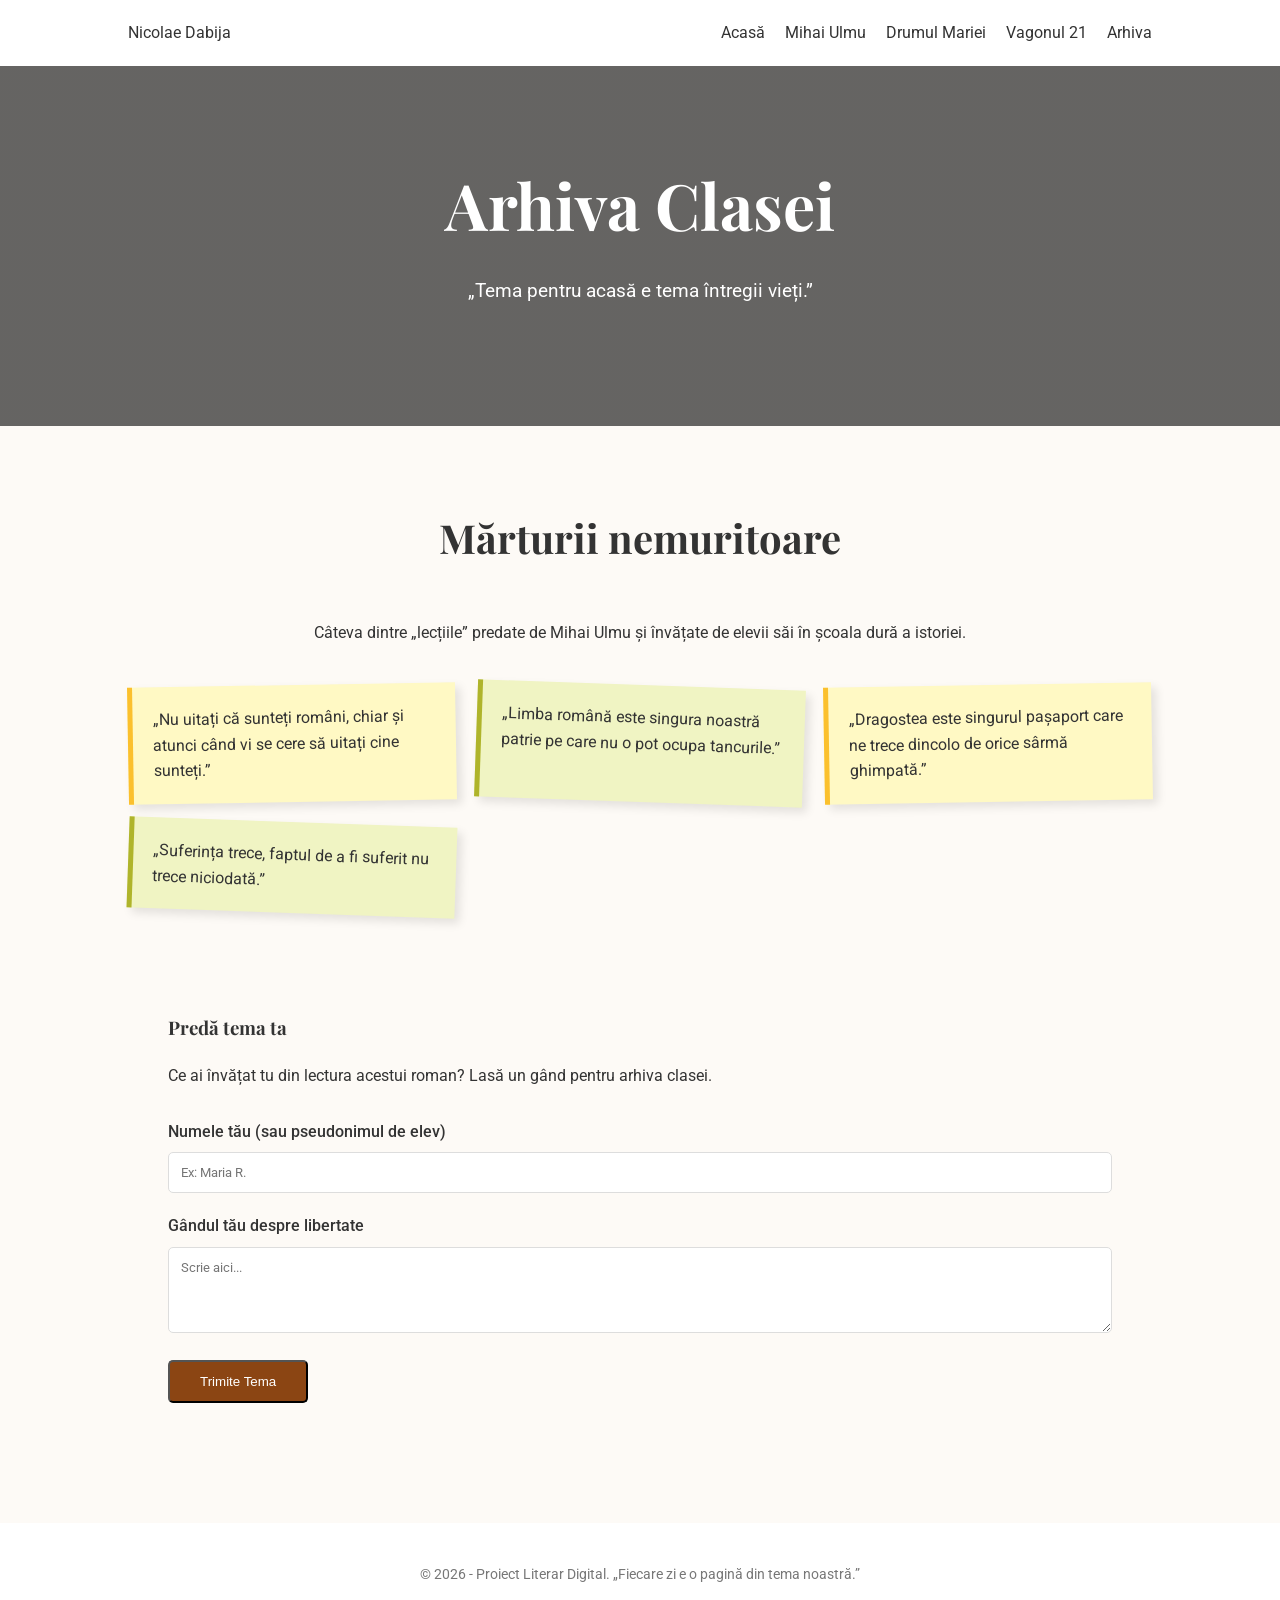
==== arhiva.html @ 47cd71fc "V2 versiunea a doua a siteului (tot e doar o schita)" ====
<!doctype html>
<html lang="ro">
  <head>
    <meta charset="UTF-8" />
    <meta name="viewport" content="width=device-width, initial-scale=1.0" />
    <title>Arhiva Clasei - Mărturii și Ecouri</title>
    <link rel="stylesheet" href="style.css" />
    <link
      href="https://fonts.googleapis.com/css2?family=Playfair+Display:ital,wght@0,700;1,400&family=Roboto:wght@300;400&display=swap"
      rel="stylesheet"
    />
    <style>
      .archive-grid {
        display: grid;
        grid-template-columns: repeat(auto-fill, minmax(250px, 1fr));
        gap: 20px;
        margin-top: 40px;
      }
      .sticky-note {
        background: #fff9c4;
        padding: 20px;
        box-shadow: 5px 5px 10px rgba(0, 0, 0, 0.1);
        transform: rotate(-1deg);
        transition: var(--transition);
        border-left: 5px solid #fbc02d;
      }
      .sticky-note:nth-child(even) {
        transform: rotate(2deg);
        background: #f0f4c3;
        border-left-color: #afb42b;
      }
      .sticky-note:hover {
        transform: scale(1.05) rotate(0deg);
        z-index: 10;
      }
      .homework-form {
        background: var(--white);
        padding: 40px;
        border-radius: 15px;
        box-shadow: var(--shadow);
        margin-top: 60px;
      }
      .form-group {
        margin-bottom: 20px;
      }
      .form-group label {
        display: block;
        margin-bottom: 8px;
        font-weight: 500;
      }
      .form-group input,
      .form-group textarea {
        width: 100%;
        padding: 12px;
        border: 1px solid #ddd;
        border-radius: 5px;
        font-family: inherit;
      }
    </style>
  </head>
  <body>
    <nav class="navbar">
      <div class="logo">Nicolae Dabija</div>
      <ul>
        <li><a href="index.html">Acasă</a></li>
        <li><a href="mihai-ulmu.html">Mihai Ulmu</a></li>
        <li><a href="drumul-mariei.html">Drumul Mariei</a></li>
        <li><a href="vagonul-21.html">Vagonul 21</a></li>
        <li><a href="arhiva.html">Arhiva</a></li>
      </ul>
    </nav>

    <header
      class="hero"
      style="
        height: 40vh;
        background:
          linear-gradient(rgba(0, 0, 0, 0.6), rgba(0, 0, 0, 0.6)),
          url(&quot;https://images.unsplash.com/photo-1455390582262-044cdead277a?auto=format&fit=crop&q=80&w=1473&quot;);
        background-size: cover;
      "
    >
      <div class="hero-content">
        <h1>Arhiva Clasei</h1>
        <p>„Tema pentru acasă e tema întregii vieți.”</p>
      </div>
    </header>

    <section class="container">
      <h2 class="section-title">Mărturii nemuritoare</h2>
      <p style="text-align: center; max-width: 700px; margin: 0 auto">
        Câteva dintre „lecțiile” predate de Mihai Ulmu și învățate de elevii săi
        în școala dură a istoriei.
      </p>

      <div class="archive-grid">
        <div class="sticky-note">
          <p>
            „Nu uitați că sunteți români, chiar și atunci când vi se cere să
            uitați cine sunteți.”
          </p>
        </div>
        <div class="sticky-note">
          <p>
            „Limba română este singura noastră patrie pe care nu o pot ocupa
            tancurile.”
          </p>
        </div>
        <div class="sticky-note">
          <p>
            „Dragostea este singurul pașaport care ne trece dincolo de orice
            sârmă ghimpată.”
          </p>
        </div>
        <div class="sticky-note">
          <p>„Suferința trece, faptul de a fi suferit nu trece niciodată.”</p>
        </div>
      </div>

      <div class="homework-form">
        <h3
          style="
            margin-bottom: 20px;
            font-family: &quot;Playfair Display&quot;, serif;
          "
        >
          Predă tema ta
        </h3>
        <p style="margin-bottom: 30px">
          Ce ai învățat tu din lectura acestui roman? Lasă un gând pentru arhiva
          clasei.
        </p>

        <form action="#">
          <div class="form-group">
            <label>Numele tău (sau pseudonimul de elev)</label>
            <input type="text" placeholder="Ex: Maria R." />
          </div>
          <div class="form-group">
            <label>Gândul tău despre libertate</label>
            <textarea rows="4" placeholder="Scrie aici..."></textarea>
          </div>
          <button
            type="button"
            class="btn"
            onclick="alert('Tema a fost trimisă în arhivă!')"
          >
            Trimite Tema
          </button>
        </form>
      </div>
    </section>

    <footer>
      <p>
        &copy; 2026 - Proiect Literar Digital. „Fiecare zi e o pagină din tema
        noastră.”
      </p>
    </footer>

    <script src="script.js"></script>
  </body>
</html>
---- style.css ----
/* Resetare de bază */
* {
  margin: 0;
  padding: 0;
  box-sizing: border-box;
}

body {
  font-family: "Roboto", sans-serif;
  line-height: 1.6;
  color: #333;
  background-color: #fdfaf6; /* Culoare de fundal tip pergament */
}

/* Navigație */
.navbar {
  display: flex;
  justify-content: space-between;
  align-items: center;
  padding: 20px 10%;
  background: #fff;
  box-shadow: 0 2px 5px rgba(0, 0, 0, 0.1);
  position: sticky;
  top: 0;
  z-index: 1000;
}

.navbar ul {
  display: flex;
  list-style: none;
}

.navbar ul li a {
  text-decoration: none;
  color: #333;
  margin-left: 20px;
  font-weight: 400;
  transition: color 0.3s;
}

.navbar ul li a:hover {
  color: #8b4513; /* Accent maroniu */
}

/* Hero Section */
.hero {
  height: 80vh;
  background:
    linear-gradient(rgba(0, 0, 0, 0.6), rgba(0, 0, 0, 0.6)),
    url("https://images.unsplash.com/photo-1516979187457-637abb4f9353?auto=format&fit=crop&q=80&w=1470&ixlib=rb-4.0.3")
      no-repeat center center/cover;
  display: flex;
  align-items: center;
  justify-content: center;
  text-align: center;
  color: white;
}

.hero h1 {
  font-family: "Playfair Display", serif;
  font-size: 4rem;
  margin-bottom: 20px;
}

.hero p {
  font-size: 1.2rem;
  max-width: 700px;
  margin: 0 auto 30px;
}

.btn {
  padding: 12px 30px;
  background: #8b4513;
  color: #fff;
  text-decoration: none;
  border-radius: 5px;
  transition: background 0.3s;
}

.btn:hover {
  background: #5d2e0d;
}

/* Secțiuni */
.container {
  padding: 80px 10%;
}

.section-title {
  font-family: "Playfair Display", serif;
  text-align: center;
  font-size: 2.5rem;
  margin-bottom: 50px;
}

.content-grid {
  display: grid;
  grid-template-columns: 1fr 1fr;
  gap: 40px;
  align-items: center;
}

.image-placeholder {
  height: 400px;
  background: #e0d7cc;
  display: flex;
  align-items: center;
  justify-content: center;
  text-align: center;
  padding: 20px;
  border-radius: 8px;
  font-style: italic;
  color: #555;
}

/* Personaje */
.characters-section {
  background: #f4f1ea;
  padding: 80px 10%;
}

.character-cards {
  display: flex;
  justify-content: center;
  gap: 30px;
}

.card {
  background: white;
  padding: 30px;
  border-radius: 10px;
  box-shadow: 0 4px 15px rgba(0, 0, 0, 0.05);
  flex: 1;
  max-width: 400px;
  text-align: center;
}

.card h3 {
  font-family: "Playfair Display", serif;
  margin-bottom: 15px;
  color: #8b4513;
}

/* Citate */
.quotes-section {
  padding: 100px 10%;
  background: #222;
  color: #fff;
  text-align: center;
}

blockquote {
  font-family: "Playfair Display", serif;
  font-size: 1.8rem;
  font-style: italic;
}

/* Footer */
footer {
  text-align: center;
  padding: 40px;
  background: #fff;
  font-size: 0.9rem;
  color: #777;
}

/* Responsive */
@media (max-width: 768px) {
  .content-grid,
  .character-cards {
    grid-template-columns: 1fr;
    flex-direction: column;
  }
  .hero h1 {
    font-size: 2.5rem;
  }
}
/* Stiluri pentru animația de Reveal */
.hidden {
  opacity: 0;
  transform: translateY(30px);
  transition: all 0.8s ease-out;
}

.visible {
  opacity: 1;
  transform: translateY(0);
}

/* Efect de hover pe carduri (Bonus) */
.card {
  transition:
    transform 0.3s ease,
    box-shadow 0.3s ease;
}

.card:hover {
  transform: translateY(-10px);
  box-shadow: 0 10px 25px rgba(139, 69, 19, 0.2);
}
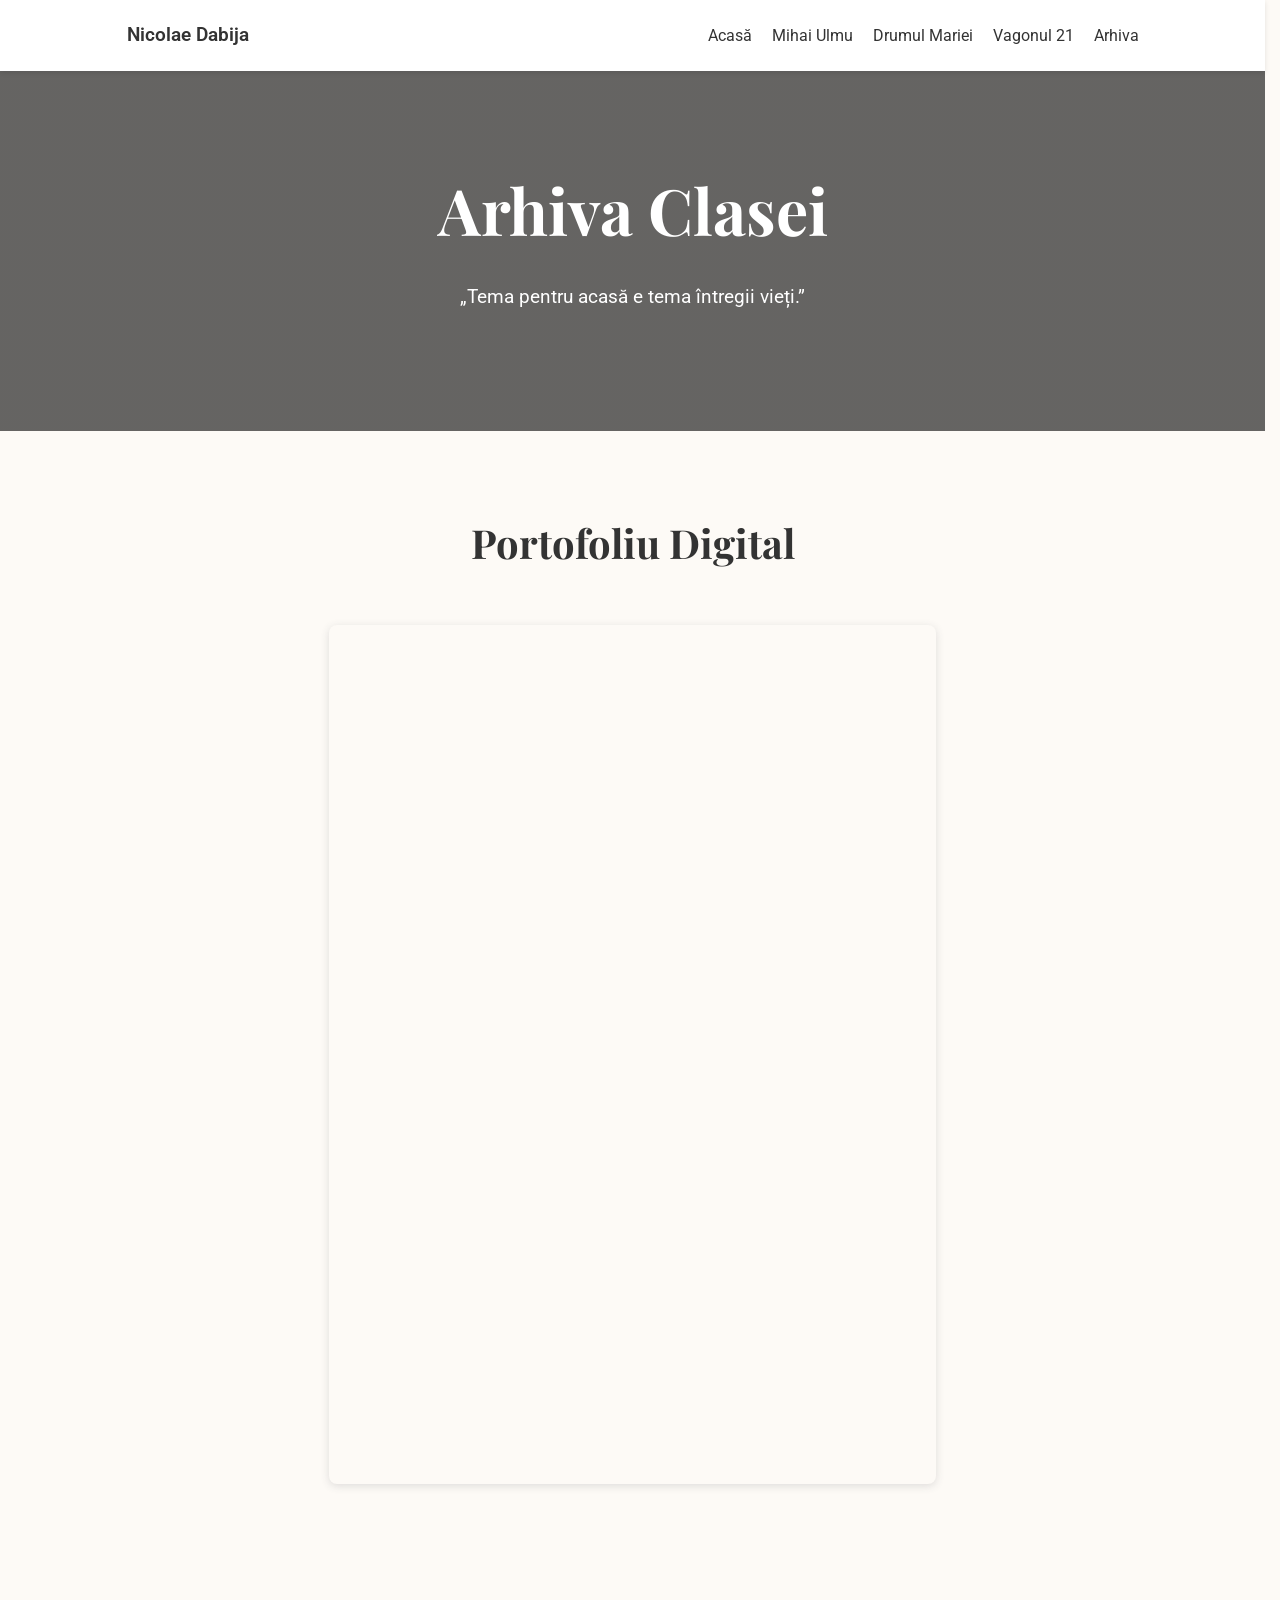
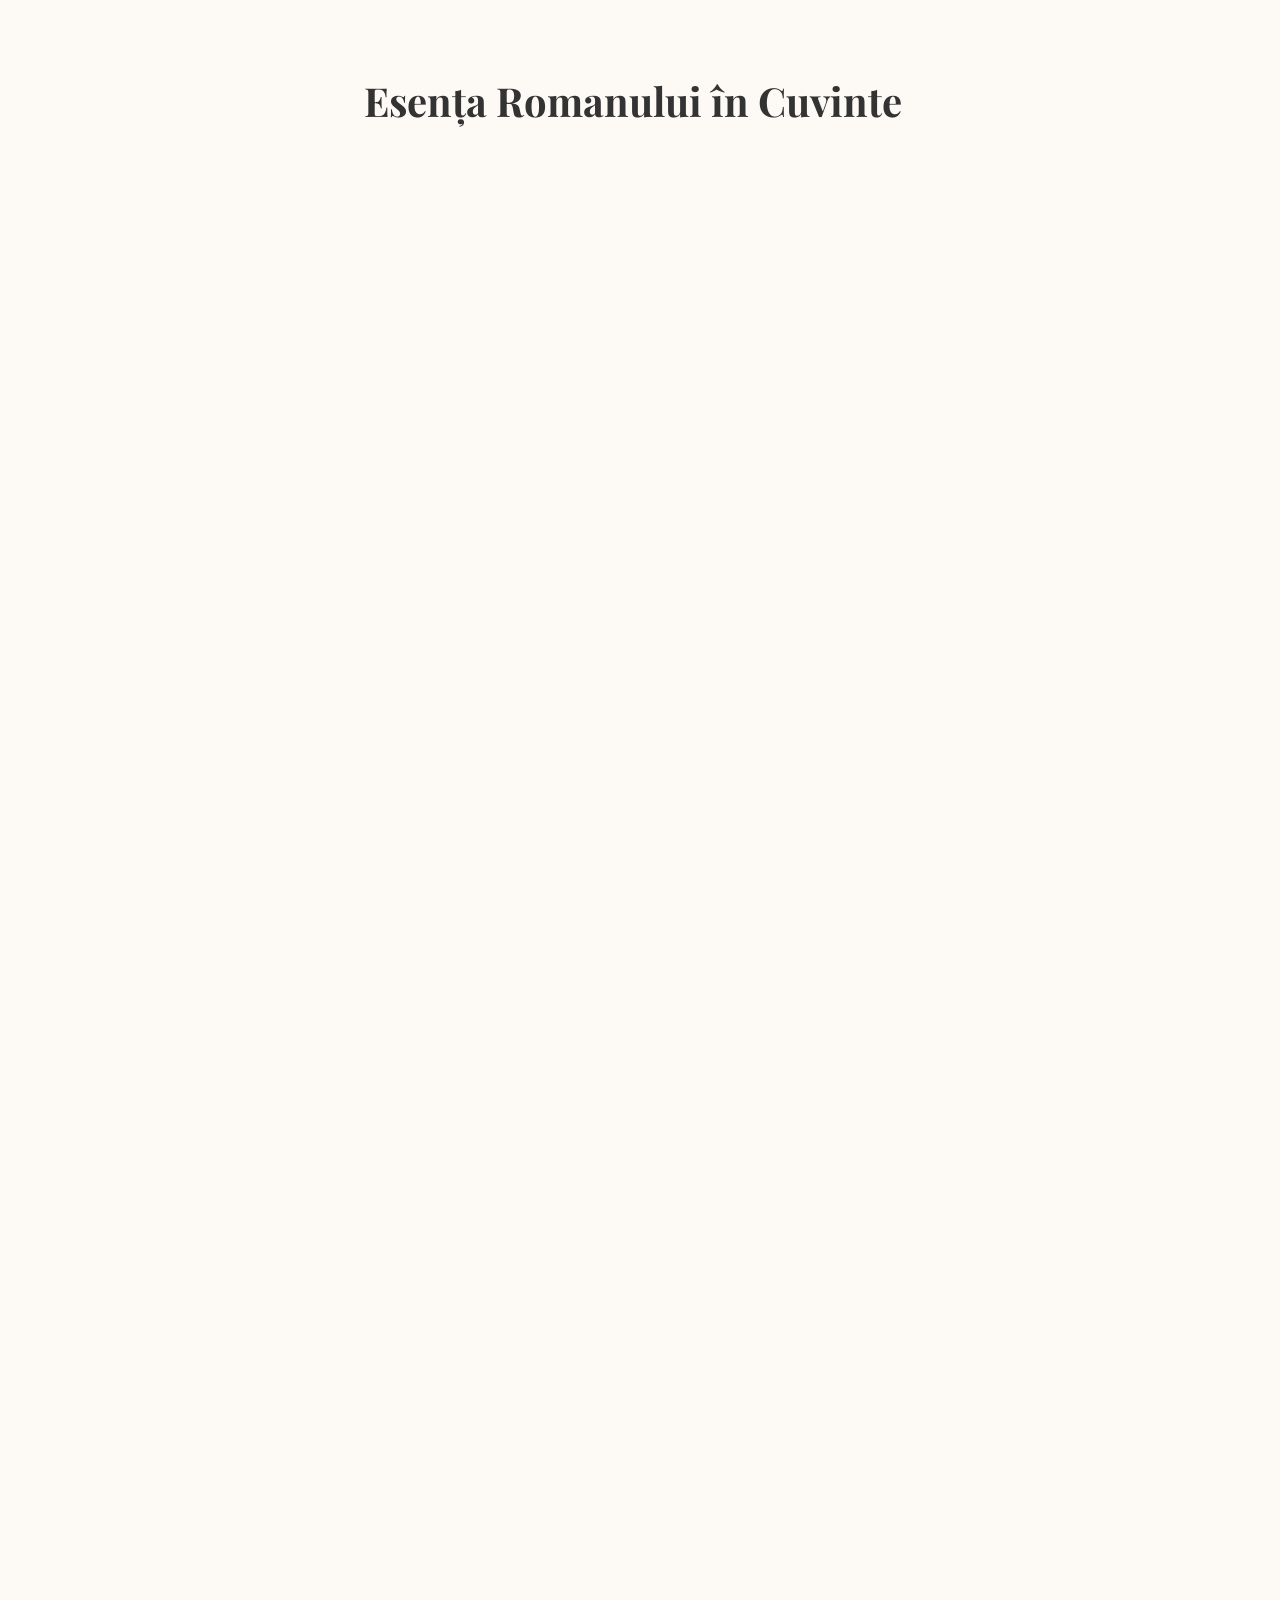
==== commit 4caf87df: "Versiunea noua modificarea tuturor fisierilor conform planului" ====
--- a/arhiva.html
+++ b/arhiva.html
@@ -60,7 +60,7 @@
   </head>
   <body>
     <nav class="navbar">
-      <div class="logo">Nicolae Dabija</div>
+      <a href="nicolaedabija.html" class="logo">Nicolae Dabija</a>
       <ul>
         <li><a href="index.html">Acasă</a></li>
         <li><a href="mihai-ulmu.html">Mihai Ulmu</a></li>
@@ -87,77 +87,135 @@
     </header>
 
     <section class="container">
-      <h2 class="section-title">Mărturii nemuritoare</h2>
-      <p style="text-align: center; max-width: 700px; margin: 0 auto">
-        Câteva dintre „lecțiile” predate de Mihai Ulmu și învățate de elevii săi
-        în școala dură a istoriei.
-      </p>
-
-      <div class="archive-grid">
-        <div class="sticky-note">
-          <p>
-            „Nu uitați că sunteți români, chiar și atunci când vi se cere să
-            uitați cine sunteți.”
-          </p>
-        </div>
-        <div class="sticky-note">
-          <p>
-            „Limba română este singura noastră patrie pe care nu o pot ocupa
-            tancurile.”
-          </p>
-        </div>
-        <div class="sticky-note">
-          <p>
-            „Dragostea este singurul pașaport care ne trece dincolo de orice
-            sârmă ghimpată.”
-          </p>
-        </div>
-        <div class="sticky-note">
-          <p>„Suferința trece, faptul de a fi suferit nu trece niciodată.”</p>
-        </div>
-      </div>
-
-      <div class="homework-form">
-        <h3
-          style="
-            margin-bottom: 20px;
-            font-family: &quot;Playfair Display&quot;, serif;
-          "
+      <h2 class="section-title">Portofoliu Digital</h2>
+      <div
+        style="
+          position: relative;
+          width: 60%;
+          margin: 1.6em auto;
+          height: 0;
+          padding-top: 84.85%;
+          box-shadow: 0 2px 8px 0 rgba(63, 69, 81, 0.16);
+          overflow: hidden;
+          border-radius: 8px;
+          will-change: transform;
+        "
+      >
+        <iframe
+          loading="lazy"
+          style="
+            position: absolute;
+            width: 100%;
+            height: 100%;
+            top: 0;
+            left: 0;
+            border: none;
+          "
+          src="https://www.canva.com/design/DAHDMVqUNTw/OL8Chj4cVM4PvLJn4F4loA/watch?embed"
+          allowfullscreen="allowfullscreen"
+          allow="fullscreen"
         >
-          Predă tema ta
-        </h3>
-        <p style="margin-bottom: 30px">
-          Ce ai învățat tu din lectura acestui roman? Lasă un gând pentru arhiva
-          clasei.
-        </p>
-
-        <form action="#">
-          <div class="form-group">
-            <label>Numele tău (sau pseudonimul de elev)</label>
-            <input type="text" placeholder="Ex: Maria R." />
-          </div>
-          <div class="form-group">
-            <label>Gândul tău despre libertate</label>
-            <textarea rows="4" placeholder="Scrie aici..."></textarea>
-          </div>
-          <button
-            type="button"
-            class="btn"
-            onclick="alert('Tema a fost trimisă în arhivă!')"
-          >
-            Trimite Tema
-          </button>
-        </form>
+        </iframe>
       </div>
     </section>
 
-    <footer>
-      <p>
-        &copy; 2026 - Proiect Literar Digital. „Fiecare zi e o pagină din tema
-        noastră.”
-      </p>
-    </footer>
-
-    <script src="script.js"></script>
+    <section class="container" style="text-align: center">
+      <h2 class="section-title">Esența Romanului în Cuvinte</h2>
+      <div
+        class="wordart-wrapper"
+        style="
+          width: 100%;
+          max-width: 800px;
+          margin: 0 auto;
+          border-radius: 15px;
+          overflow: hidden;
+          box-shadow: var(--shadow);
+        "
+      >
+        <iframe
+          src="https://cdn.wordart.com/iframe/u1s7ov08sej4"
+          width="100%"
+          height="1000"
+          style="border: none"
+          allowfullscreen="true"
+        >
+        </iframe>
+      </div>
+    </section>
+
+    <div style="width: 100%; margin-bottom: 20px">
+      <div
+        style="
+          position: relative;
+          padding-bottom: 56.25%;
+          height: 0;
+          overflow: hidden;
+        "
+      >
+        <iframe
+          title="Cronologie"
+          style="
+            position: absolute;
+            top: 0;
+            left: 0;
+            width: 100%;
+            height: 100%;
+            border: none;
+          "
+          src="https://view.genially.com/69adbd735b5a8b91040456f1"
+          allowfullscreen="true"
+        ></iframe>
+      </div>
+    </div>
+
+    <div style="width: 100%; margin-bottom: 20px">
+      <div
+        style="
+          position: relative;
+          padding-bottom: 56.25%;
+          height: 0;
+          overflow: hidden;
+        "
+      >
+        <iframe
+          title="Grupa Statisticienilor"
+          style="
+            position: absolute;
+            top: 0;
+            left: 0;
+            width: 100%;
+            height: 100%;
+            border: none;
+          "
+          src="https://view.genially.com/69ac5d7d9c06fce4b5d23b4f"
+          allowfullscreen="true"
+        ></iframe>
+      </div>
+    </div>
+
+    <div style="width: 100%; max-width: 500px; margin: 0 auto 40px auto">
+      <div
+        style="
+          position: relative;
+          padding-bottom: 177.77%;
+          height: 0;
+          overflow: hidden;
+        "
+      >
+        <iframe
+          title="Mărturisiri reale despre deportări"
+          style="
+            position: absolute;
+            top: 0;
+            left: 0;
+            width: 100%;
+            height: 100%;
+            border: none;
+          "
+          src="https://view.genially.com/69b14d622847d9f8b473ee58"
+          allowfullscreen="true"
+        ></iframe>
+      </div>
+    </div>
   </body>
 </html>
--- a/style.css
+++ b/style.css
@@ -5,11 +5,16 @@
   box-sizing: border-box;
 }
 
+html {
+  scrollbar-gutter: stable;
+}
+
 body {
   font-family: "Roboto", sans-serif;
   line-height: 1.6;
   color: #333;
   background-color: #fdfaf6; /* Culoare de fundal tip pergament */
+  scrollbar-gutter: stable;
 }
 
 /* Navigație */
@@ -25,6 +30,19 @@
   z-index: 1000;
 }
 
+.logo {
+  text-decoration: none;
+  color: #333;
+  font-weight: 600;
+  font-size: 1.2rem;
+  cursor: pointer;
+  transition: color 0.3s;
+}
+
+.logo:hover {
+  color: #8b4513;
+}
+
 .navbar ul {
   display: flex;
   list-style: none;
@@ -44,7 +62,7 @@
 
 /* Hero Section */
 .hero {
-  height: 80vh;
+  height: 50vh;
   background:
     linear-gradient(rgba(0, 0, 0, 0.6), rgba(0, 0, 0, 0.6)),
     url("https://images.unsplash.com/photo-1516979187457-637abb4f9353?auto=format&fit=crop&q=80&w=1470&ixlib=rb-4.0.3")
@@ -95,22 +113,183 @@
 
 .content-grid {
   display: grid;
-  grid-template-columns: 1fr 1fr;
+  grid-template-columns: 1fr;
   gap: 40px;
   align-items: center;
-}
-
-.image-placeholder {
-  height: 400px;
-  background: #e0d7cc;
-  display: flex;
-  align-items: center;
+  max-width: 700px;
+  margin: 0 auto;
+}
+
+.text-box {
+  text-align: center;
+}
+
+/* Stiluri noi pentru STEAM și Video */
+.steam-section {
+  background-color: #f4f1ea;
+  border-radius: 15px;
+  margin: 40px auto;
+  max-width: 900px;
+  padding: 40px;
+  box-shadow: 0 4px 15px rgba(0, 0, 0, 0.05);
+  scroll-margin-top: 110px;
+}
+
+.steam-content p {
+  font-size: 1.1rem;
+  text-align: justify;
+  margin-bottom: 25px;
+}
+
+.quote-central blockquote {
+  font-family: "Playfair Display", serif;
+  font-size: 1.8rem;
+  font-style: italic;
+  text-align: center;
+  color: #8b4513;
+  border-left: 5px solid #8b4513;
+  padding-left: 20px;
+  margin-top: 30px;
+}
+
+.video-player {
+  position: relative;
+  width: 100%;
+  max-width: 800px;
+  margin: 0 auto;
+  aspect-ratio: 16 / 9;
+  background-color: #000;
+  border-radius: 10px;
+  overflow: hidden;
+  cursor: pointer;
+}
+
+.video-overlay {
+  position: absolute;
+  top: 0;
+  left: 0;
+  width: 100%;
+  height: 100%;
+  background: rgba(0, 0, 0, 0.4);
+  display: flex;
+  flex-direction: column;
   justify-content: center;
-  text-align: center;
-  padding: 20px;
-  border-radius: 8px;
+  align-items: center;
+  color: #fff;
+  transition: opacity 0.3s;
+  z-index: 10;
+}
+
+.play-button {
+  width: 80px;
+  height: 80px;
+  background-color: #8b4513;
+  border-radius: 50%;
+  position: relative;
+  margin-bottom: 15px;
+  transition: transform 0.2s;
+}
+
+.play-button::after {
+  content: "";
+  display: block;
+  position: absolute;
+  left: 55%;
+  top: 50%;
+  transform: translate(-50%, -50%);
+  border-style: solid;
+  border-width: 15px 0 15px 25px;
+  border-color: transparent transparent transparent #fff;
+}
+
+.video-player:hover .play-button {
+  transform: scale(1.1);
+}
+
+#video-element {
+  width: 100%;
+  height: 100%;
+  object-fit: cover;
+}
+
+/* Stiluri pentru biografie */
+.biography-hero {
+  height: 60vh;
+  background:
+    linear-gradient(rgba(0, 0, 0, 0.4), rgba(0, 0, 0, 0.4)),
+    url("https://images.unsplash.com/photo-1497633762265-9d179a990aa6?auto=format&fit=crop&q=80&w=1473")
+      no-repeat center center/cover;
+  display: flex;
+  align-items: center;
+  justify-content: center;
+  text-align: center;
+  color: white;
+}
+
+.biography-grid {
+  display: grid;
+  grid-template-columns: 1fr 2fr;
+  gap: 40px;
+  align-items: flex-start;
+}
+
+.biography-image img {
+  width: 100%;
+  border-radius: 10px;
+  box-shadow: 0 4px 10px rgba(0, 0, 0, 0.2);
+}
+
+.biography-image .caption {
+  font-size: 0.9rem;
+  color: #666;
   font-style: italic;
-  color: #555;
+  margin-top: 10px;
+  text-align: center;
+}
+
+.biography-text h2 {
+  font-family: "Playfair Display", serif;
+  font-size: 2.5rem;
+  margin-bottom: 20px;
+}
+
+.biography-text p {
+  font-size: 1.1rem;
+  line-height: 1.8;
+  margin-bottom: 20px;
+  text-align: justify;
+}
+
+.biography-text h3 {
+  font-family: "Playfair Display", serif;
+  font-size: 1.5rem;
+  margin: 30px 0 15px;
+  color: #8b4513;
+}
+
+.biography-text ul {
+  list-style: none;
+  padding: 0;
+}
+
+.biography-text ul li {
+  margin-bottom: 15px;
+  font-size: 1.1rem;
+  border-left: 3px solid #8b4513;
+  padding-left: 15px;
+}
+
+.biography-text ul li strong {
+  color: #8b4513;
+}
+
+.sources-note {
+  font-size: 0.95rem;
+  color: #666;
+  margin-top: 30px;
+  padding-top: 20px;
+  border-top: 1px solid #ddd;
+  font-style: italic;
 }
 
 /* Personaje */
@@ -138,6 +317,14 @@
 .card h3 {
   font-family: "Playfair Display", serif;
   margin-bottom: 15px;
+  color: #8b4513;
+}
+
+.section-subtitle {
+  font-family: "Playfair Display", serif;
+  text-align: center;
+  font-size: 1.8rem;
+  margin: 50px 0 30px;
   color: #8b4513;
 }
 
